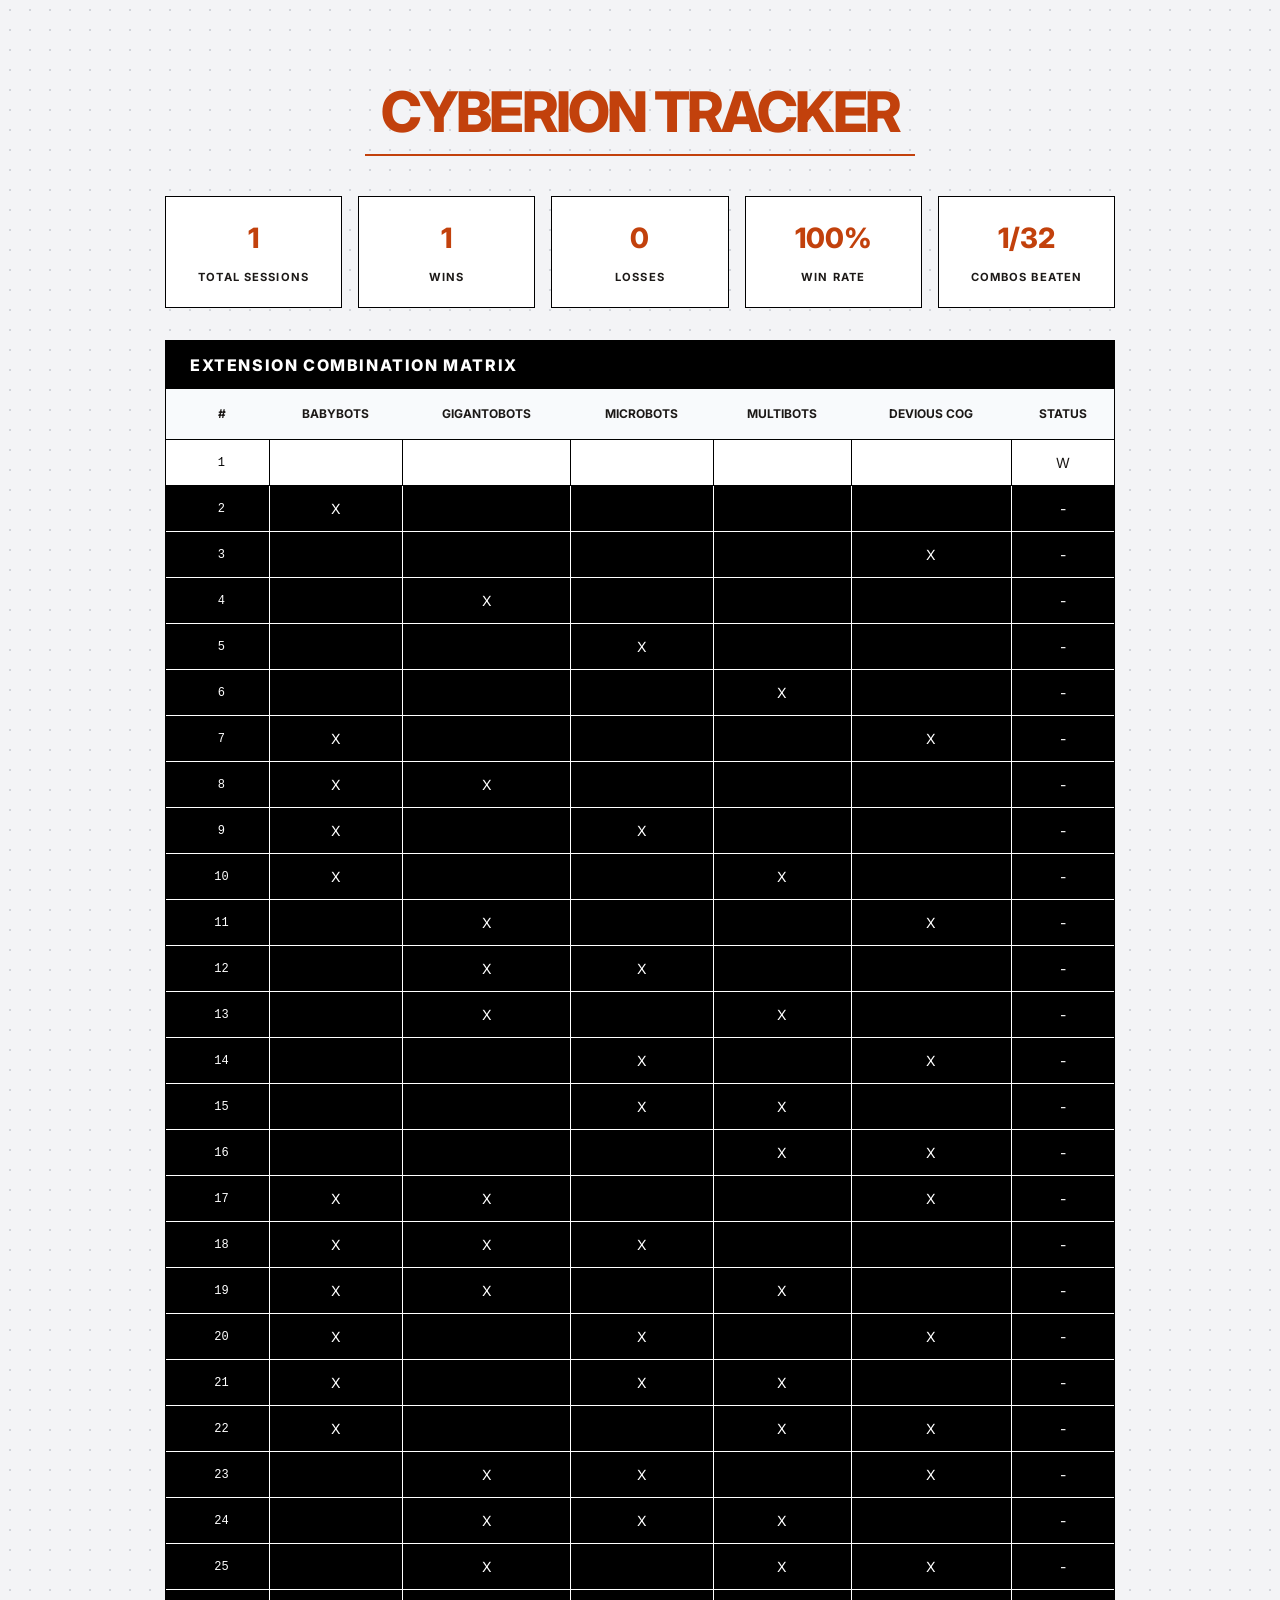
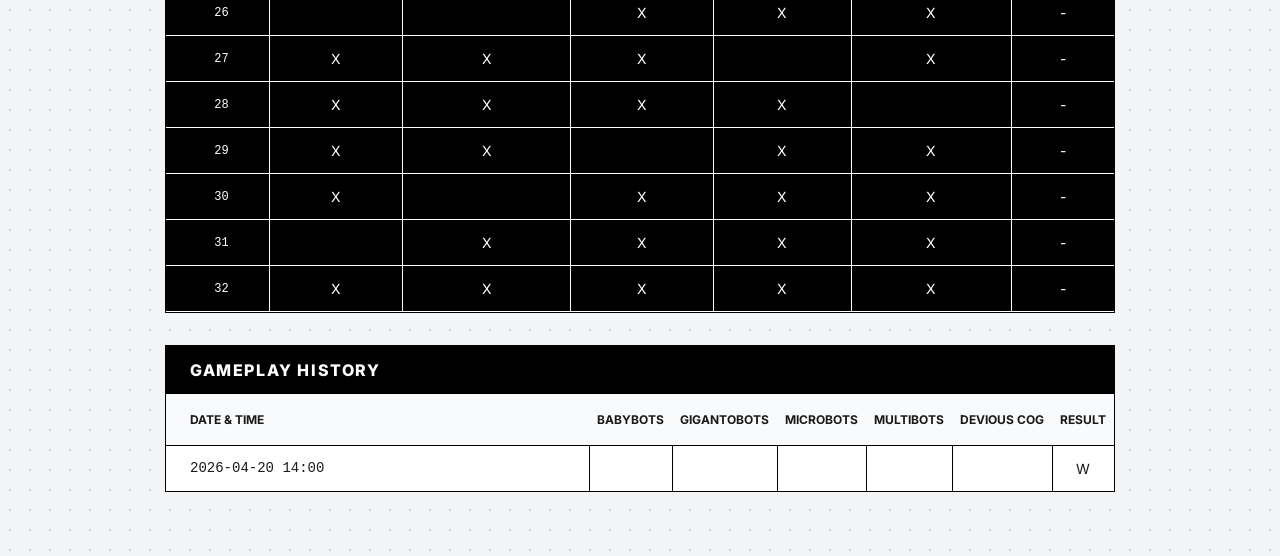
==== index.html @ 5c07755e "Initial commit: Cyberion Gameplay Tracker with Oniverse Industrial theme" ====
<!DOCTYPE html>
<html lang="en">
<head>
    <meta charset="UTF-8">
    <meta name="viewport" content="width=device-width, initial-scale=1.0">
    <title>Cyberion Tracker</title>
    <link rel="stylesheet" href="style.css">
    <link rel="preconnect" href="https://fonts.googleapis.com">
    <link rel="preconnect" href="https://fonts.gstatic.com" crossorigin>
    <link href="https://fonts.googleapis.com/css2?family=Inter:wght@400;600;700;800&display=swap" rel="stylesheet">
</head>
<body>
    <div class="container">
        <header>
            <h1>Cyberion Tracker</h1>
        </header>

        <section class="summary-grid">
            <div class="stat-card">
                <span id="total-games" class="stat-value">-</span>
                <span class="stat-label">Total Sessions</span>
            </div>
            <div class="stat-card">
                <span id="total-wins" class="stat-value">-</span>
                <span class="stat-label">Wins</span>
            </div>
            <div class="stat-card">
                <span id="total-losses" class="stat-value">-</span>
                <span class="stat-label">Losses</span>
            </div>
            <div class="stat-card">
                <span id="win-rate" class="stat-value">-</span>
                <span class="stat-label">Win Rate</span>
            </div>
            <div class="stat-card">
                <span id="combo-progress" class="stat-value">-</span>
                <span class="stat-label">Combos Beaten</span>
            </div>
        </section>

        <section class="matrix-container">
            <h2 class="section-title">Extension Combination Matrix</h2>
            <table>
                <thead>
                    <tr>
                        <th class="idx-col">#</th>
                        <th class="ext-col"><span>Babybots</span></th>
                        <th class="ext-col"><span>Gigantobots</span></th>
                        <th class="ext-col"><span>Microbots</span></th>
                        <th class="ext-col"><span>Multibots</span></th>
                        <th class="ext-col"><span>Devious Cog</span></th>
                        <th class="ext-col"><span>Status</span></th>
                    </tr>
                </thead>
                <tbody id="combinations-body">
                    <!-- Combinations injected here -->
                </tbody>
            </table>
        </section>

        <section class="matrix-container">
            <h2 class="section-title">Gameplay History</h2>
            <table>
                <thead>
                    <tr>
                        <th style="padding-left: 1.5rem;">Date & Time</th>
                        <th class="ext-col"><span>Babybots</span></th>
                        <th class="ext-col"><span>Gigantobots</span></th>
                        <th class="ext-col"><span>Microbots</span></th>
                        <th class="ext-col"><span>Multibots</span></th>
                        <th class="ext-col"><span>Devious Cog</span></th>
                        <th class="ext-col"><span>Result</span></th>
                    </tr>
                </thead>
                <tbody id="matrix-body">
                    <!-- Rows injected here -->
                </tbody>
            </table>
        </section>
    </div>

    <script src="data.js"></script>
    <script src="script.js"></script>
</body>
</html>
---- style.css ----
:root {
  --bg-color: #f3f4f6; /* Concrete/Parchment Gray */
  --card-bg: #ffffff;
  --text-primary: #1c1917; /* Near black (stone-900) */
  --text-secondary: #000000;
  --border-color: #000000;
  --accent-rust: #c2410c; /* Burnt Orange from the large gear */
  --accent-yellow: #eab308; /* Mustard Yellow from the small robots */
  --accent-pink: #db2777; /* Pink accents from the robot details */
  --win-color: #000000;
  --loss-color: #c2410c;
}

body {
  font-family: 'Inter', system-ui, -apple-system, sans-serif;
  background-color: var(--bg-color);
  background-image: radial-gradient(#d1d5db 1px, transparent 1px); /* Subtle texture */
  background-size: 20px 20px;
  color: var(--text-primary);
  margin: 0;
  padding: 2rem;
  line-height: 1.5;
}

.container {
  max-width: 950px;
  margin: 0 auto;
}

header {
  text-align: center;
  margin-bottom: 2rem;
}

header h1 {
  font-size: 3.5rem;
  margin-bottom: 0.5rem;
  letter-spacing: -0.05em;
  color: var(--accent-rust);
  text-transform: uppercase;
  font-weight: 800;
  border-bottom: 2px solid var(--accent-rust);
  display: inline-block;
  padding: 0 1rem;
}

/* Summary Dashboard */
.summary-grid {
  display: grid;
  grid-template-columns: repeat(auto-fit, minmax(140px, 1fr));
  gap: 1rem;
  margin-bottom: 2rem;
}

.stat-card {
  background-color: var(--card-bg);
  padding: 1.25rem;
  border-radius: 0;
  text-align: center;
  border: 1px solid var(--border-color);
}

.stat-value {
  display: block;
  font-size: 1.75rem;
  font-weight: 800;
  margin-bottom: 0.25rem;
  color: var(--accent-rust);
}

.stat-label {
  color: var(--text-primary);
  font-size: 0.7rem;
  text-transform: uppercase;
  letter-spacing: 0.1em;
  font-weight: 700;
}

/* Table Design */
.matrix-container {
  background-color: var(--card-bg);
  border-radius: 0;
  border: 1px solid var(--border-color);
  margin-bottom: 2rem;
}

.section-title {
  font-size: 1rem;
  text-transform: uppercase;
  letter-spacing: 0.1em;
  color: #ffffff;
  background-color: var(--border-color);
  font-weight: 800;
  padding: 0.75rem 1.5rem;
  margin: 0;
}

table {
  width: 100%;
  border-collapse: collapse;
  text-align: left;
}

th {
  position: sticky;
  top: 0;
  z-index: 10;
  background-color: #f8fafc;
  padding: 1rem 0.5rem;
  font-size: 0.75rem;
  text-transform: uppercase;
  color: var(--text-primary);
  border-bottom: 1px solid var(--border-color);
  white-space: nowrap;
}

th.idx-col {
  width: 40px;
  text-align: center;
  padding-left: 1rem;
}

th.ext-col {
  text-align: center;
}

th.ext-col span {
  display: inline-block;
  vertical-align: middle;
}

td {
  padding: 0.75rem 0.5rem;
  border-bottom: 1px solid var(--border-color);
  font-size: 0.875rem;
}

tr:last-child:not(.row-unbeaten) td {
  border-bottom: none;
}

td.idx-cell {
  width: 40px;
  text-align: center;
  font-family: monospace;
  padding-left: 1rem;
  font-size: 0.75rem;
  color: var(--text-secondary);
}

td.date-cell {
  font-family: monospace;
  white-space: nowrap;
  padding-left: 1.5rem;
}

/* Marker Cells */
td.heatmap-cell {
  width: 50px;
  padding: 0;
  border-left: 1px solid var(--border-color);
  text-align: center;
}

.heat-box {
  width: 100%;
  height: 45px;
  display: flex;
  align-items: center;
  justify-content: center;
}

/* Row Status Styling */
.row-unbeaten {
  background-color: #000000;
}

.row-unbeaten td {
  color: #ffffff !important;
  border-bottom: 1px solid #ffffff;
}

.row-unbeaten td.heatmap-cell {
  border-left: 1px solid #ffffff;
}

.row-beaten {
  background-color: #ffffff;
}

.status-text {
  /* Inherits from text-win or standard */
}
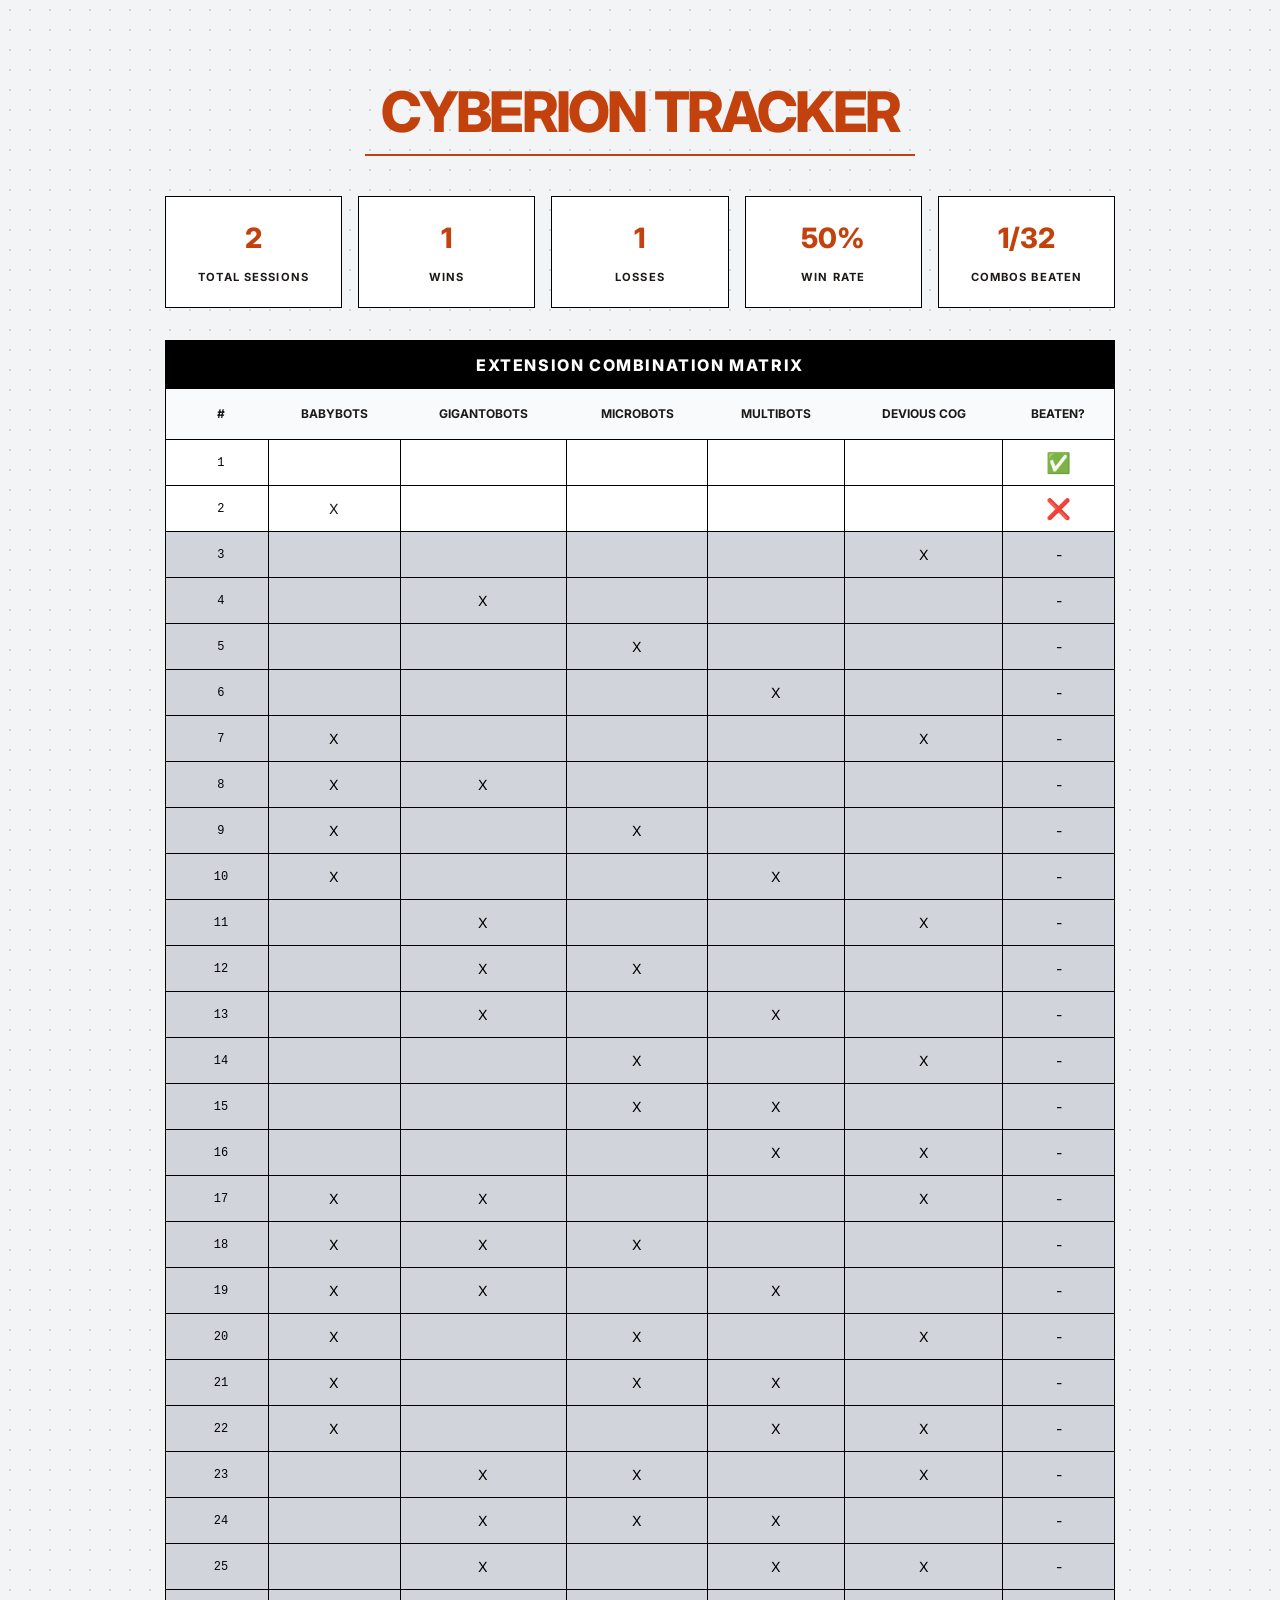
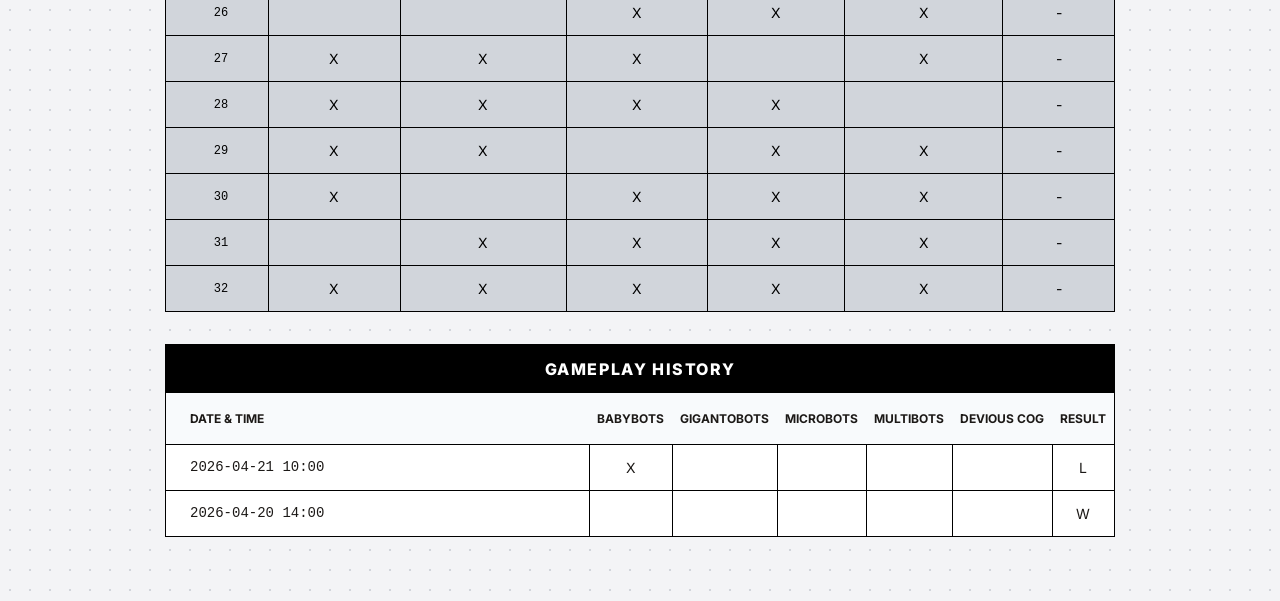
==== commit d36fa1fd: "Update matrix status column to 'Beaten?' with emoji indicators and refined styling" ====
--- a/index.html
+++ b/index.html
@@ -8,6 +8,20 @@
     <link rel="preconnect" href="https://fonts.googleapis.com">
     <link rel="preconnect" href="https://fonts.gstatic.com" crossorigin>
     <link href="https://fonts.googleapis.com/css2?family=Inter:wght@400;600;700;800&display=swap" rel="stylesheet">
+    <!-- Google Analytics - Only runs on koraytugay.github.io -->
+    <script>
+      if (window.location.hostname === "koraytugay.github.io") {
+        var gaScript = document.createElement('script');
+        gaScript.async = true;
+        gaScript.src = "https://www.googletagmanager.com/gtag/js?id=G-WEFDHQCYPD";
+        document.head.appendChild(gaScript);
+
+        window.dataLayer = window.dataLayer || [];
+        function gtag(){dataLayer.push(arguments);}
+        gtag('js', new Date());
+        gtag('config', 'G-WEFDHQCYPD');
+      }
+    </script>
 </head>
 <body>
     <div class="container">
@@ -49,7 +63,7 @@
                         <th class="ext-col"><span>Microbots</span></th>
                         <th class="ext-col"><span>Multibots</span></th>
                         <th class="ext-col"><span>Devious Cog</span></th>
-                        <th class="ext-col"><span>Status</span></th>
+                        <th class="ext-col"><span>Beaten?</span></th>
                     </tr>
                 </thead>
                 <tbody id="combinations-body">
--- a/style.css
+++ b/style.css
@@ -93,6 +93,7 @@
   font-weight: 800;
   padding: 0.75rem 1.5rem;
   margin: 0;
+  text-align: center;
 }
 
 table {
@@ -135,10 +136,6 @@
   font-size: 0.875rem;
 }
 
-tr:last-child:not(.row-unbeaten) td {
-  border-bottom: none;
-}
-
 td.idx-cell {
   width: 40px;
   text-align: center;
@@ -172,22 +169,21 @@
 
 /* Row Status Styling */
 .row-unbeaten {
-  background-color: #000000;
+  background-color: #d1d5db;
 }
 
 .row-unbeaten td {
-  color: #ffffff !important;
-  border-bottom: 1px solid #ffffff;
-}
-
-.row-unbeaten td.heatmap-cell {
-  border-left: 1px solid #ffffff;
+  color: #000000 !important;
 }
 
 .row-beaten {
   background-color: #ffffff;
 }
 
+tr:last-child td {
+  border-bottom: none;
+}
+
 .status-text {
-  /* Inherits from text-win or standard */
+  font-size: 1.25rem;
 }
